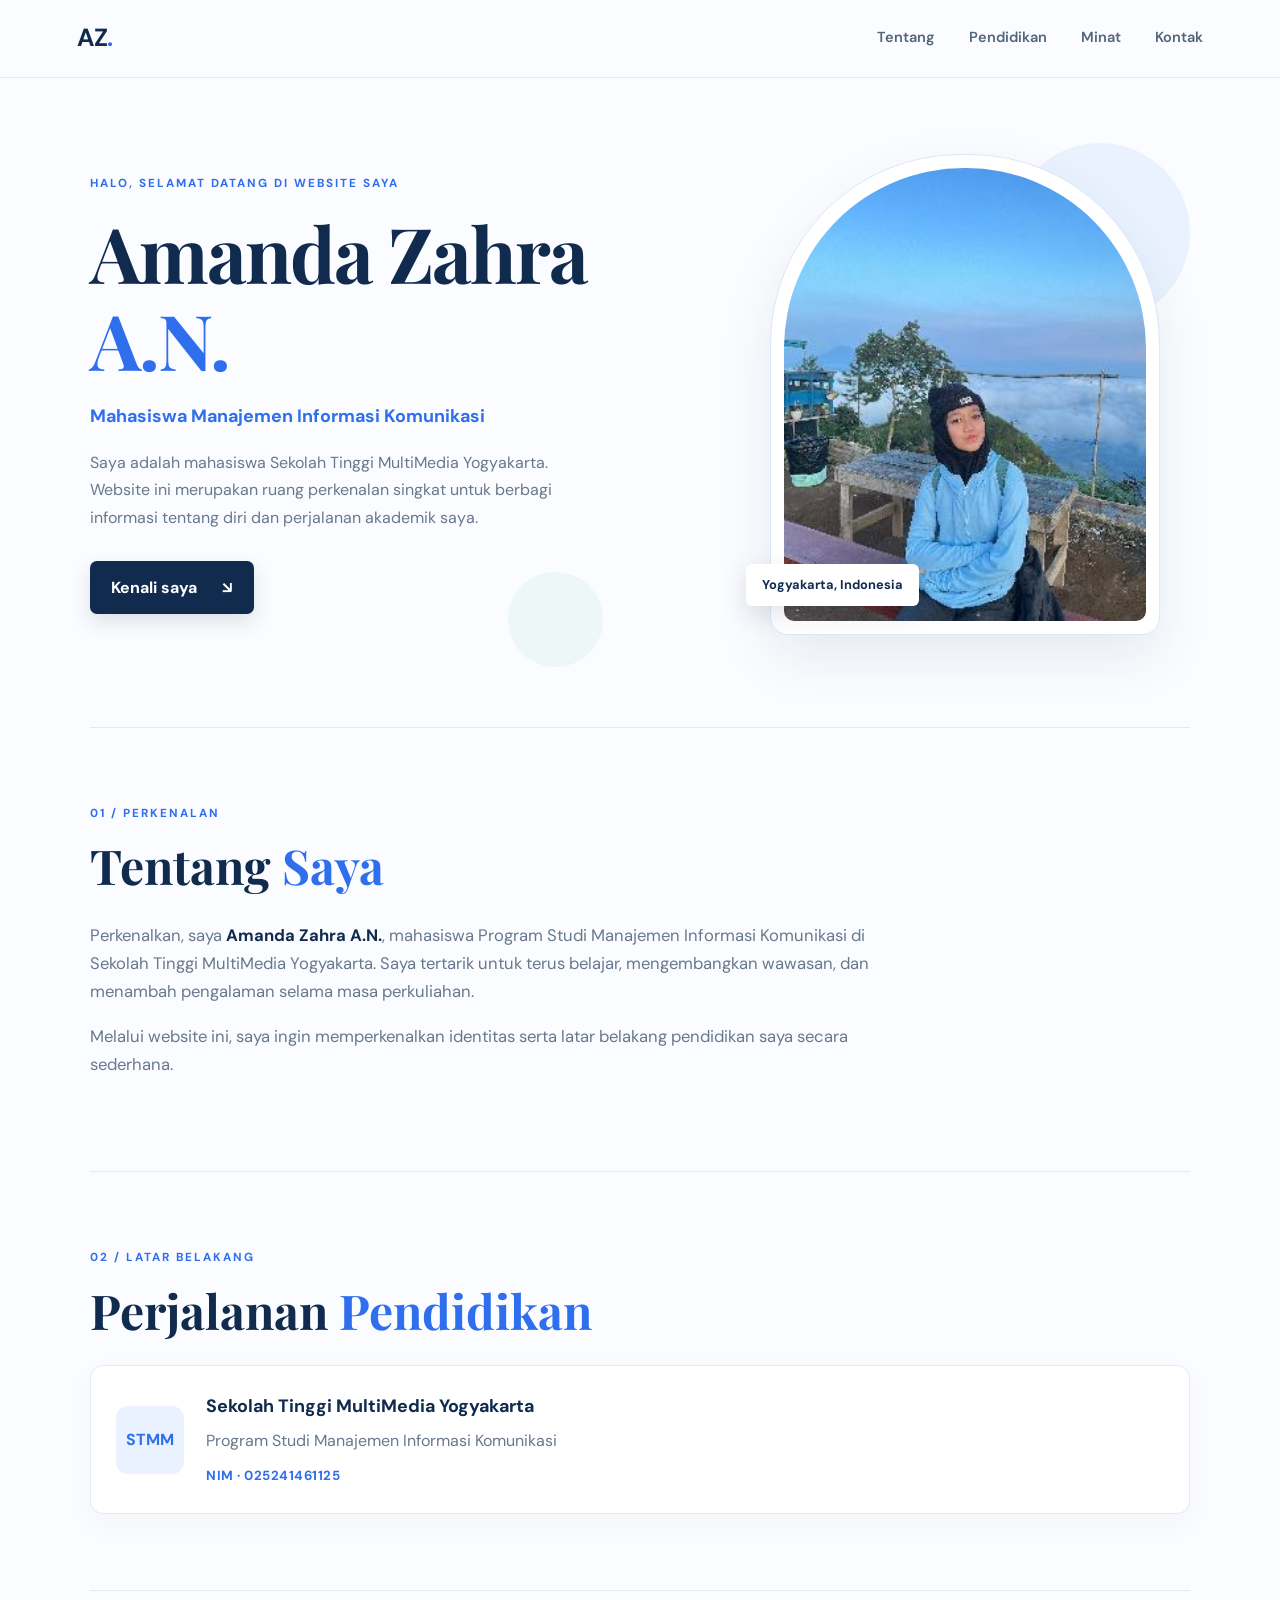
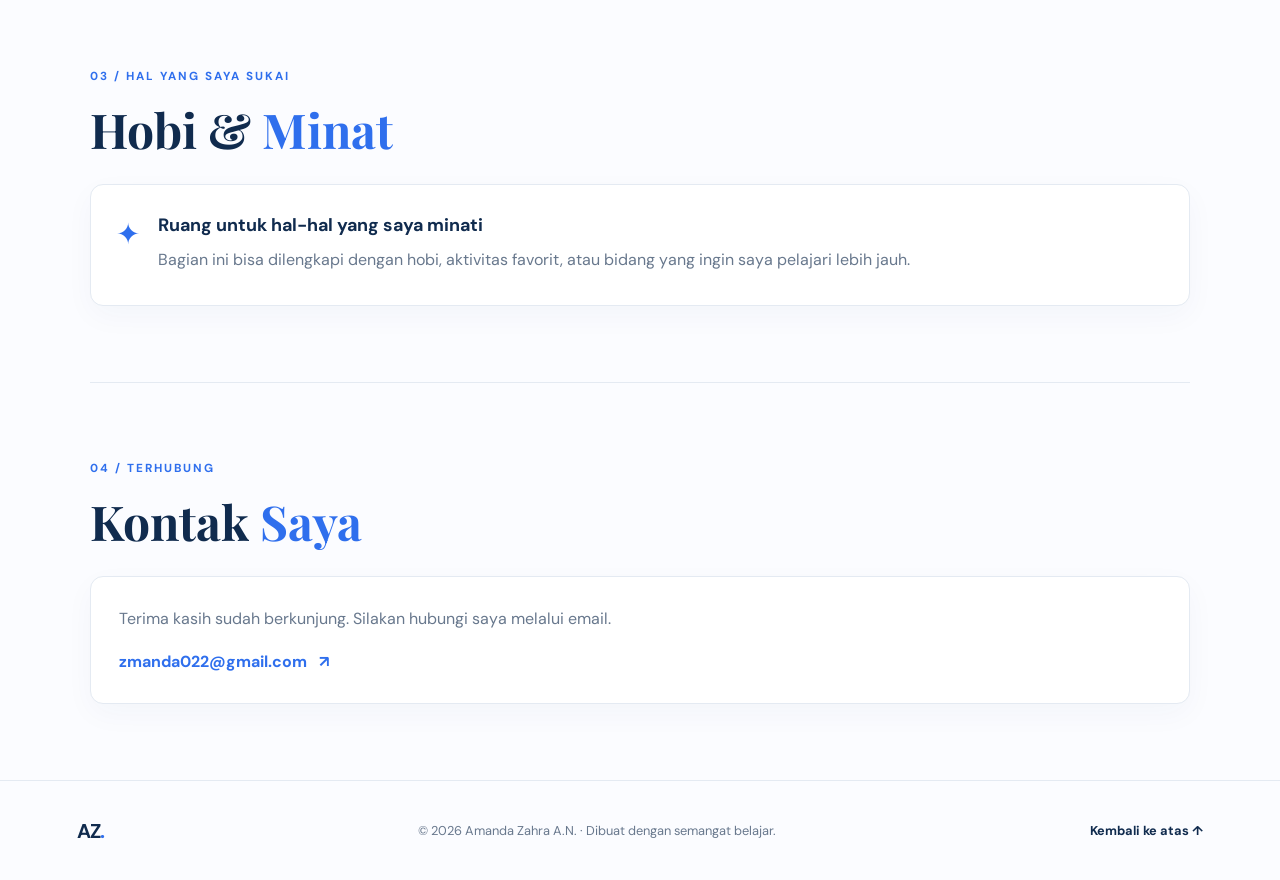
==== index.html @ b27e22cb "Add files via upload" ====
<!DOCTYPE html>
<html lang="id">
<head>
  <meta charset="UTF-8">
  <meta name="viewport" content="width=device-width, initial-scale=1.0">
  <meta name="description" content="Website profil pribadi Amanda Zahra A.N., mahasiswa Manajemen Informasi Komunikasi.">
  <meta name="theme-color" content="#102b4e">
  <title>Amanda Zahra A.N. | Profil Pribadi</title>
  <link rel="preconnect" href="https://fonts.googleapis.com">
  <link rel="preconnect" href="https://fonts.gstatic.com" crossorigin>
  <link href="https://fonts.googleapis.com/css2?family=DM+Sans:wght@400;500;600;700&family=Playfair+Display:wght@600;700&display=swap" rel="stylesheet">
  <link rel="stylesheet" href="style.css">
</head>
<body>
  <header class="site-header">
    <a class="brand" href="#beranda" aria-label="Amanda, kembali ke beranda">AZ<span>.</span></a>
    <nav aria-label="Navigasi utama">
      <a href="#tentang">Tentang</a>
      <a href="#pendidikan">Pendidikan</a>
      <a href="#minat">Minat</a>
      <a href="#kontak">Kontak</a>
    </nav>
  </header>

  <main>
    <section class="hero section-wrap" id="beranda">
      <div class="hero-copy">
        <p class="eyebrow">HALO, SELAMAT DATANG DI WEBSITE SAYA</p>
        <h1>Amanda Zahra <span>A.N.</span></h1>
        <p class="hero-role">Mahasiswa Manajemen Informasi Komunikasi</p>
        <p class="hero-intro">Saya adalah mahasiswa Sekolah Tinggi MultiMedia Yogyakarta. Website ini merupakan ruang perkenalan singkat untuk berbagi informasi tentang diri dan perjalanan akademik saya.</p>
        <a class="button" href="#tentang">Kenali saya <span aria-hidden="true">↘</span></a>
      </div>
      <div class="portrait-frame">
        <img src="assets/amanda.jpg" alt="Foto profil Amanda Zahra A.N.">
        <div class="portrait-caption">Yogyakarta, Indonesia</div>
      </div>
      <span class="decor decor-one" aria-hidden="true"></span>
      <span class="decor decor-two" aria-hidden="true"></span>
    </section>

    <section class="about section-wrap" id="tentang">
      <div class="section-heading">
        <p class="eyebrow">01 / PERKENALAN</p>
        <h2>Tentang <span>Saya</span></h2>
      </div>
      <div class="about-content">
        <p>Perkenalkan, saya <strong>Amanda Zahra A.N.</strong>, mahasiswa Program Studi Manajemen Informasi Komunikasi di Sekolah Tinggi MultiMedia Yogyakarta. Saya tertarik untuk terus belajar, mengembangkan wawasan, dan menambah pengalaman selama masa perkuliahan.</p>
        <p>Melalui website ini, saya ingin memperkenalkan identitas serta latar belakang pendidikan saya secara sederhana.</p>
      </div>
    </section>

    <section class="education section-wrap" id="pendidikan">
      <div class="section-heading">
        <p class="eyebrow">02 / LATAR BELAKANG</p>
        <h2>Perjalanan <span>Pendidikan</span></h2>
      </div>
      <article class="education-card">
        <div class="education-mark">STMM</div>
        <div>
          <h3>Sekolah Tinggi MultiMedia Yogyakarta</h3>
          <p>Program Studi Manajemen Informasi Komunikasi</p>
          <span class="student-id">NIM · 025241461125</span>
        </div>
      </article>
    </section>

    <section class="interests section-wrap" id="minat">
      <div class="section-heading">
        <p class="eyebrow">03 / HAL YANG SAYA SUKAI</p>
        <h2>Hobi &amp; <span>Minat</span></h2>
      </div>
      <div class="interest-note">
        <span class="interest-icon" aria-hidden="true">✦</span>
        <div>
          <h3>Ruang untuk hal-hal yang saya minati</h3>
          <p>Bagian ini bisa dilengkapi dengan hobi, aktivitas favorit, atau bidang yang ingin saya pelajari lebih jauh.</p>
        </div>
      </div>
    </section>

    <section class="contact section-wrap" id="kontak">
      <div class="section-heading">
        <p class="eyebrow">04 / TERHUBUNG</p>
        <h2>Kontak <span>Saya</span></h2>
      </div>
      <div class="contact-card">
        <p>Terima kasih sudah berkunjung. Silakan hubungi saya melalui email.</p>
        <a class="email-link" href="mailto:zmanda022@gmail.com">zmanda022@gmail.com <span aria-hidden="true">↗</span></a>
      </div>
    </section>
  </main>

  <footer>
    <a class="brand footer-brand" href="#beranda">AZ<span>.</span></a>
    <p>© <span id="year"></span> Amanda Zahra A.N. · Dibuat dengan semangat belajar.</p>
    <a href="#beranda" class="back-top">Kembali ke atas ↑</a>
  </footer>
  <script src="script.js"></script>
</body>
</html>
---- style.css ----
:root {
  --navy: #102b4e;
  --blue: #2f6fed;
  --sky: #eaf2ff;
  --ink: #24364b;
  --muted: #68788d;
  --paper: #fbfcff;
  --line: #e4eaf2;
}
* { box-sizing: border-box; }
html { scroll-behavior: smooth; }
body {
  margin: 0; background: var(--paper); color: var(--ink);
  font-family: "DM Sans", Arial, sans-serif; line-height: 1.7;
}
a { color: inherit; text-decoration: none; }
.site-header {
  height: 78px; padding: 0 max(6vw, calc((100vw - 1160px) / 2));
  display: flex; align-items: center; justify-content: space-between;
  background: rgba(251,252,255,.92); border-bottom: 1px solid var(--line);
  position: sticky; top: 0; z-index: 10; backdrop-filter: blur(12px);
}
.brand { font-weight: 700; font-size: 1.55rem; letter-spacing: -1px; color: var(--navy); }
.brand span, h1 span, h2 span { color: var(--blue); }
nav { display: flex; gap: clamp(14px, 3vw, 34px); }
nav a { font-size: .91rem; font-weight: 600; color: #53657a; }
nav a:hover, .back-top:hover { color: var(--blue); }
.section-wrap { width: min(1100px, 88%); margin-inline: auto; }
.hero {
  min-height: 630px; display: grid; grid-template-columns: 1.12fr .88fr;
  align-items: center; gap: 7%; padding-block: 76px 92px; position: relative;
}
.hero-copy { position: relative; z-index: 1; }
.eyebrow { color: var(--blue); font-size: .73rem; font-weight: 700; letter-spacing: 2px; margin: 0 0 15px; }
h1, h2 { font-family: "Playfair Display", Georgia, serif; color: var(--navy); line-height: 1.13; }
h1 { font-size: clamp(3rem, 6vw, 5.1rem); letter-spacing: -2px; margin: 0 0 18px; }
.hero-role { color: var(--blue); font-size: 1.12rem; font-weight: 700; margin: 0 0 18px; }
.hero-intro { max-width: 520px; color: var(--muted); margin-bottom: 30px; }
.button {
  display: inline-flex; align-items: center; gap: 25px; padding: 13px 21px;
  color: white; background: var(--navy); border-radius: 7px; font-weight: 700;
  box-shadow: 0 8px 20px #102b4e22; transition: transform .2s, background .2s;
}
.button:hover { background: var(--blue); transform: translateY(-2px); }
.portrait-frame {
  width: min(100%, 390px); justify-self: center; position: relative;
  padding: 13px; border: 1px solid #dce7f8; border-radius: 190px 190px 18px 18px;
  background: white; box-shadow: 0 22px 55px #183b6418;
}
.portrait-frame img {
  width: 100%; aspect-ratio: 4 / 5; object-fit: cover;
  border-radius: 180px 180px 10px 10px; display: block;
}
.portrait-caption {
  position: absolute; bottom: 28px; left: -25px; padding: 10px 16px;
  background: white; color: var(--navy); border-radius: 6px;
  font-size: .8rem; font-weight: 700; box-shadow: 0 8px 25px #102b4e20;
}
.decor { position: absolute; border-radius: 50%; background: var(--sky); z-index: -1; }
.decor-one { width: 180px; height: 180px; right: 0; top: 65px; }
.decor-two { width: 95px; height: 95px; left: 38%; bottom: 60px; background: #edf7f5; }
section:not(.hero) { padding-block: 76px; border-top: 1px solid var(--line); }
.section-heading { margin-bottom: 28px; }
h2 { font-size: clamp(2.1rem, 4vw, 3rem); margin: 0; }
.about-content { max-width: 780px; color: var(--muted); font-size: 1.04rem; }
.about-content strong { color: var(--navy); }
.education-card, .interest-note, .contact-card {
  border: 1px solid var(--line); border-radius: 13px; background: white;
  box-shadow: 0 10px 30px #183b6409;
}
.education-card { display: flex; align-items: center; gap: 22px; padding: 25px; }
.education-mark {
  width: 68px; height: 68px; flex: 0 0 68px; display: grid; place-items: center;
  background: var(--sky); color: var(--blue); border-radius: 12px; font-weight: 700;
}
h3 { color: var(--navy); margin: 0 0 5px; font-size: 1.12rem; }
.education-card p, .interest-note p { margin: 0 0 7px; color: var(--muted); }
.student-id { color: var(--blue); font-size: .83rem; font-weight: 700; letter-spacing: .5px; }
.interest-note { display: flex; gap: 18px; align-items: flex-start; padding: 25px; }
.interest-icon { color: var(--blue); font-size: 1.8rem; }
.contact-card { padding: 28px; }
.contact-card p { color: var(--muted); margin-top: 0; }
.email-link { display: inline-flex; gap: 12px; color: var(--blue); font-weight: 700; overflow-wrap: anywhere; }
footer {
  min-height: 100px; border-top: 1px solid var(--line); padding: 22px 6%;
  display: flex; align-items: center; justify-content: space-between; gap: 18px;
  color: var(--muted); font-size: .8rem;
}
footer p { text-align: center; }
.footer-brand { font-size: 1.25rem; }
.back-top { color: var(--navy); font-weight: 700; white-space: nowrap; }
@media (max-width: 720px) {
  .site-header { height: auto; min-height: 70px; padding: 14px 6%; align-items: flex-start; gap: 14px; }
  nav { justify-content: flex-end; flex-wrap: wrap; gap: 8px 15px; padding-top: 7px; }
  nav a { font-size: .78rem; }
  .hero { grid-template-columns: 1fr; padding-block: 65px 75px; gap: 42px; }
  .hero-copy { text-align: center; }
  .hero-intro { margin-inline: auto; }
  .portrait-frame { width: min(78%, 330px); }
  .decor-one { right: 4%; top: 46%; }
  .decor-two { left: 8%; bottom: 30px; }
  section:not(.hero) { padding-block: 55px; }
  footer { flex-wrap: wrap; justify-content: center; text-align: center; }
  footer p { order: 3; flex-basis: 100%; margin: 0; }
}
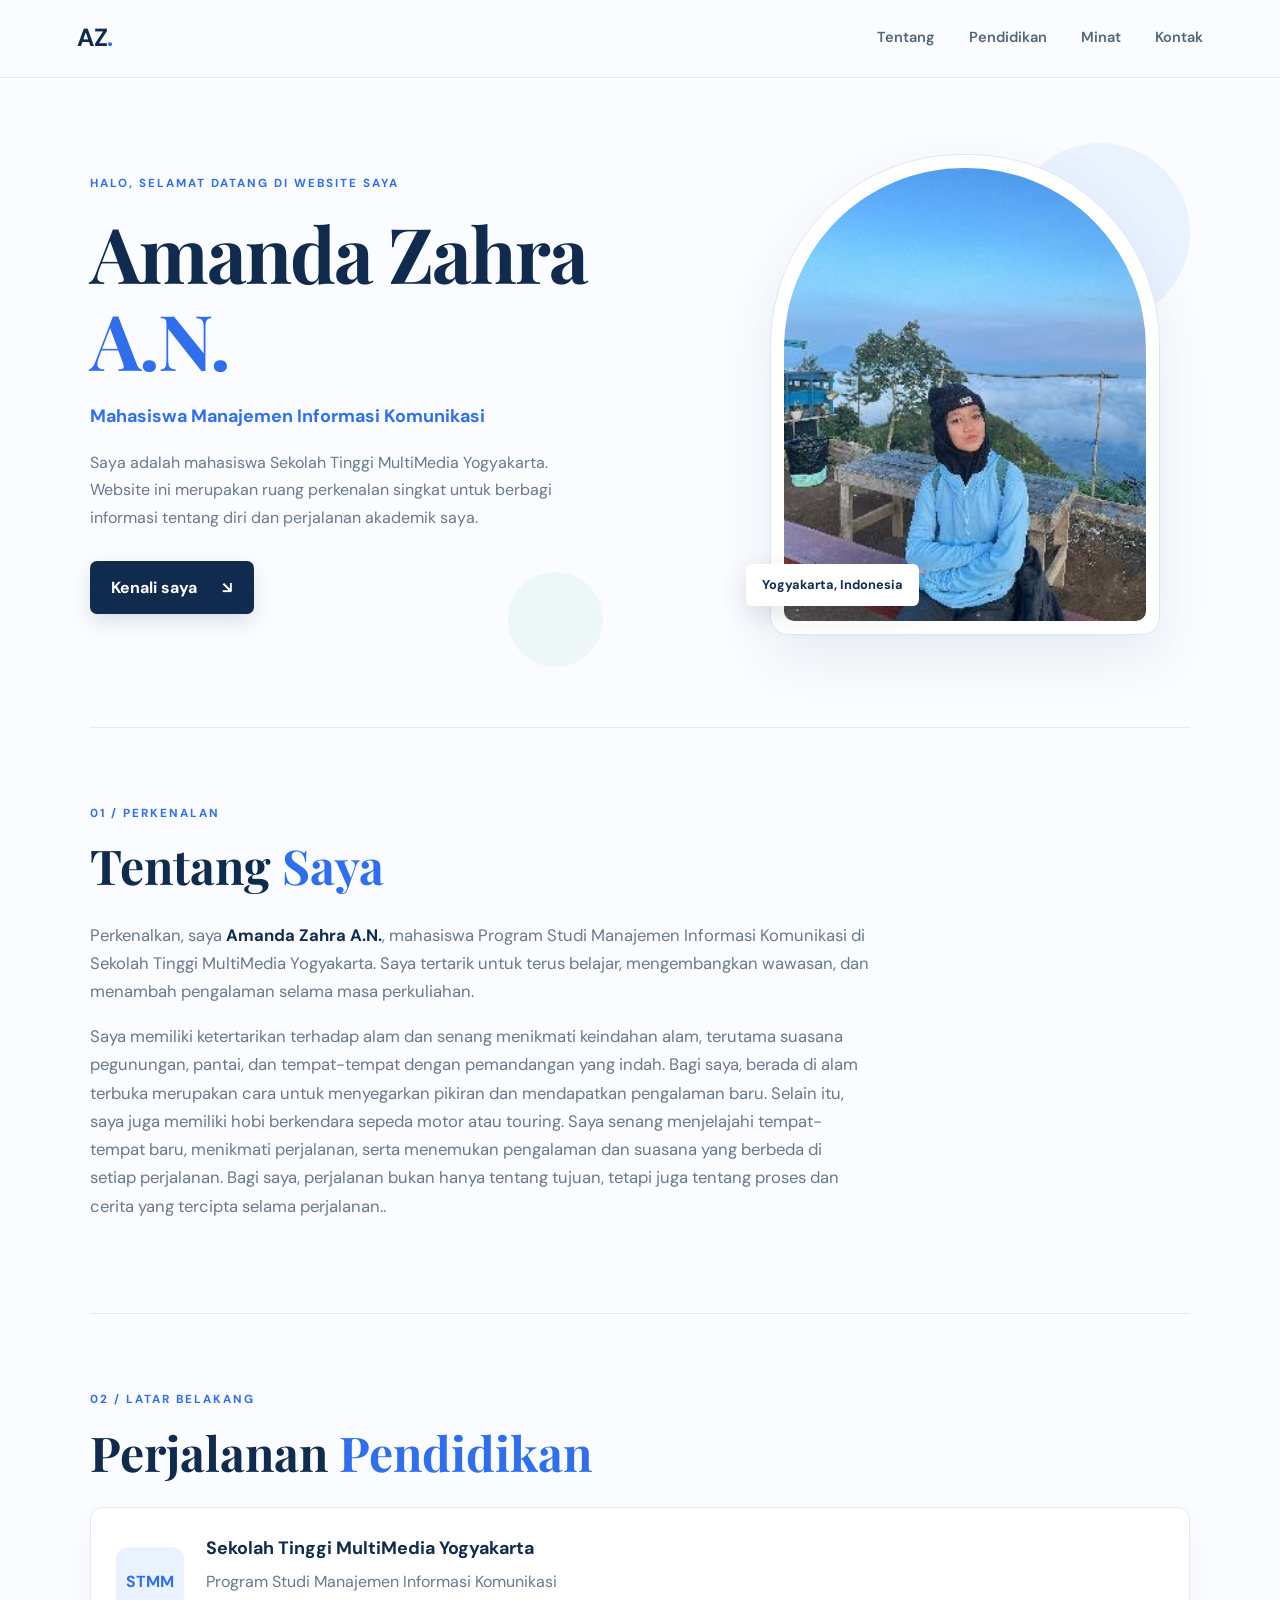
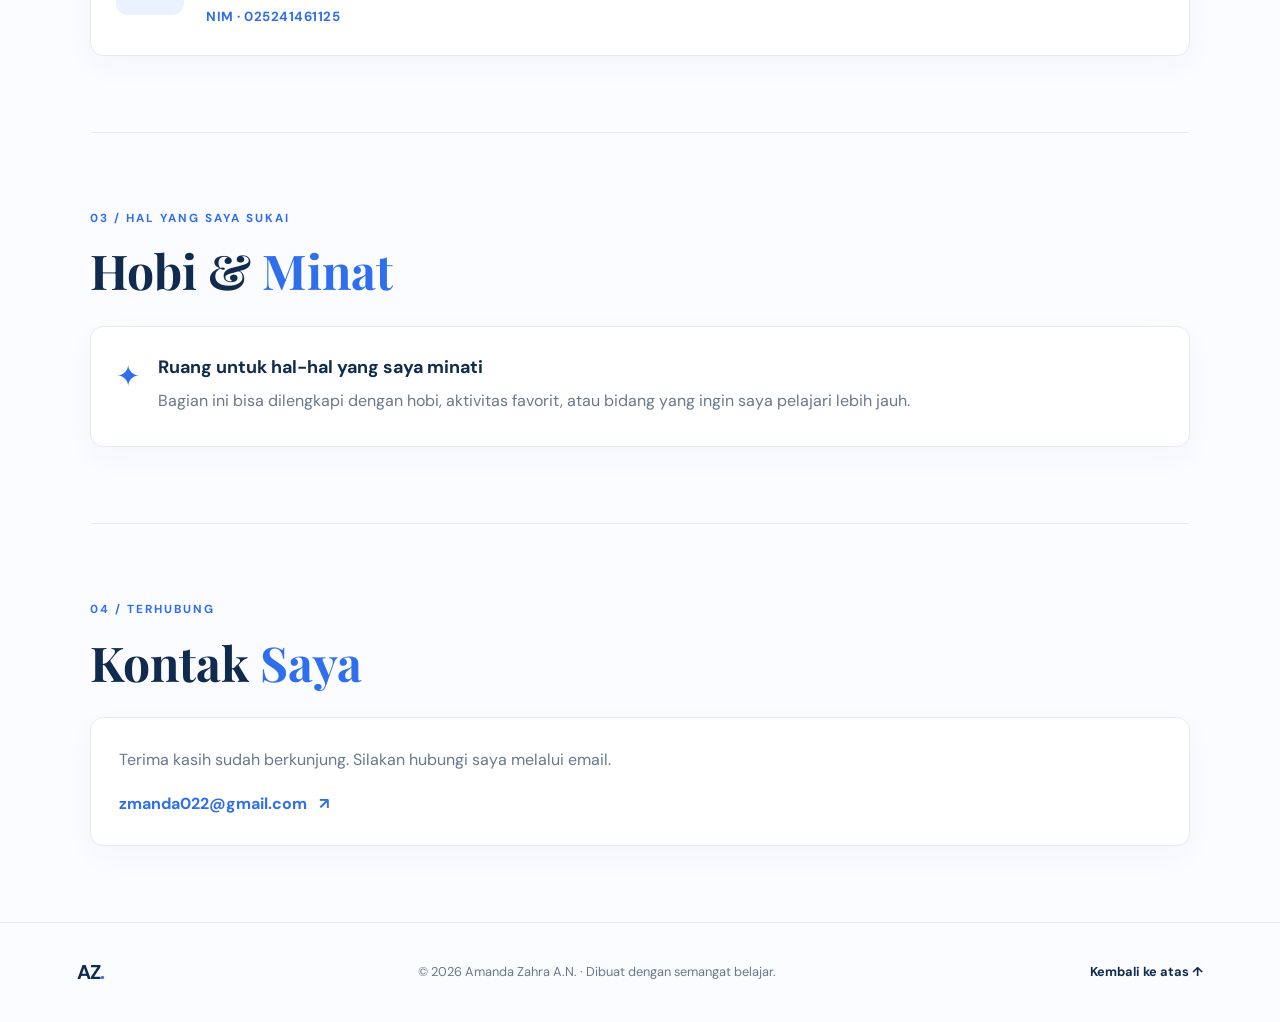
==== commit f7119a5f: "Create index.html" ====
--- a/index.html
+++ b/index.html
@@ -46,7 +46,7 @@
       </div>
       <div class="about-content">
         <p>Perkenalkan, saya <strong>Amanda Zahra A.N.</strong>, mahasiswa Program Studi Manajemen Informasi Komunikasi di Sekolah Tinggi MultiMedia Yogyakarta. Saya tertarik untuk terus belajar, mengembangkan wawasan, dan menambah pengalaman selama masa perkuliahan.</p>
-        <p>Melalui website ini, saya ingin memperkenalkan identitas serta latar belakang pendidikan saya secara sederhana.</p>
+        <p>Saya memiliki ketertarikan terhadap alam dan senang menikmati keindahan alam, terutama suasana pegunungan, pantai, dan tempat-tempat dengan pemandangan yang indah. Bagi saya, berada di alam terbuka merupakan cara untuk menyegarkan pikiran dan mendapatkan pengalaman baru. Selain itu, saya juga memiliki hobi berkendara sepeda motor atau touring. Saya senang menjelajahi tempat-tempat baru, menikmati perjalanan, serta menemukan pengalaman dan suasana yang berbeda di setiap perjalanan. Bagi saya, perjalanan bukan hanya tentang tujuan, tetapi juga tentang proses dan cerita yang tercipta selama perjalanan..</p>
       </div>
     </section>
 
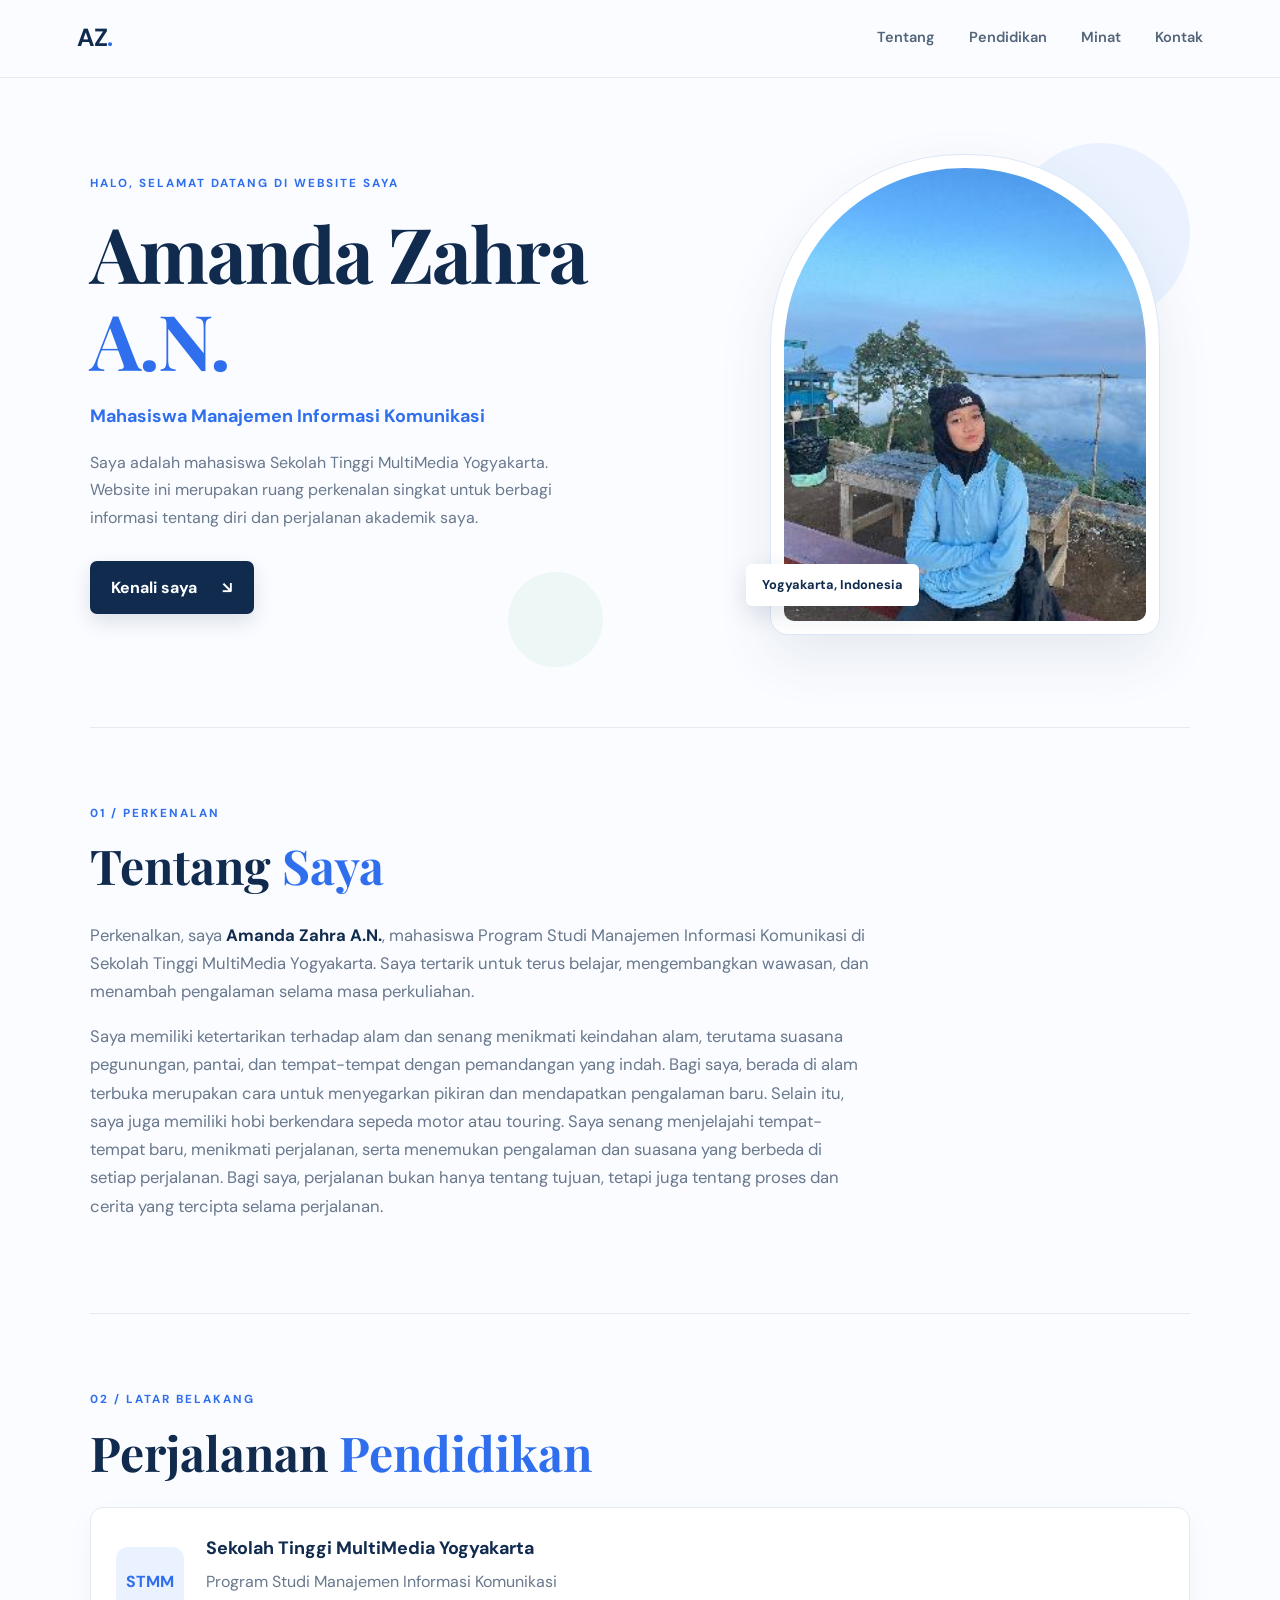
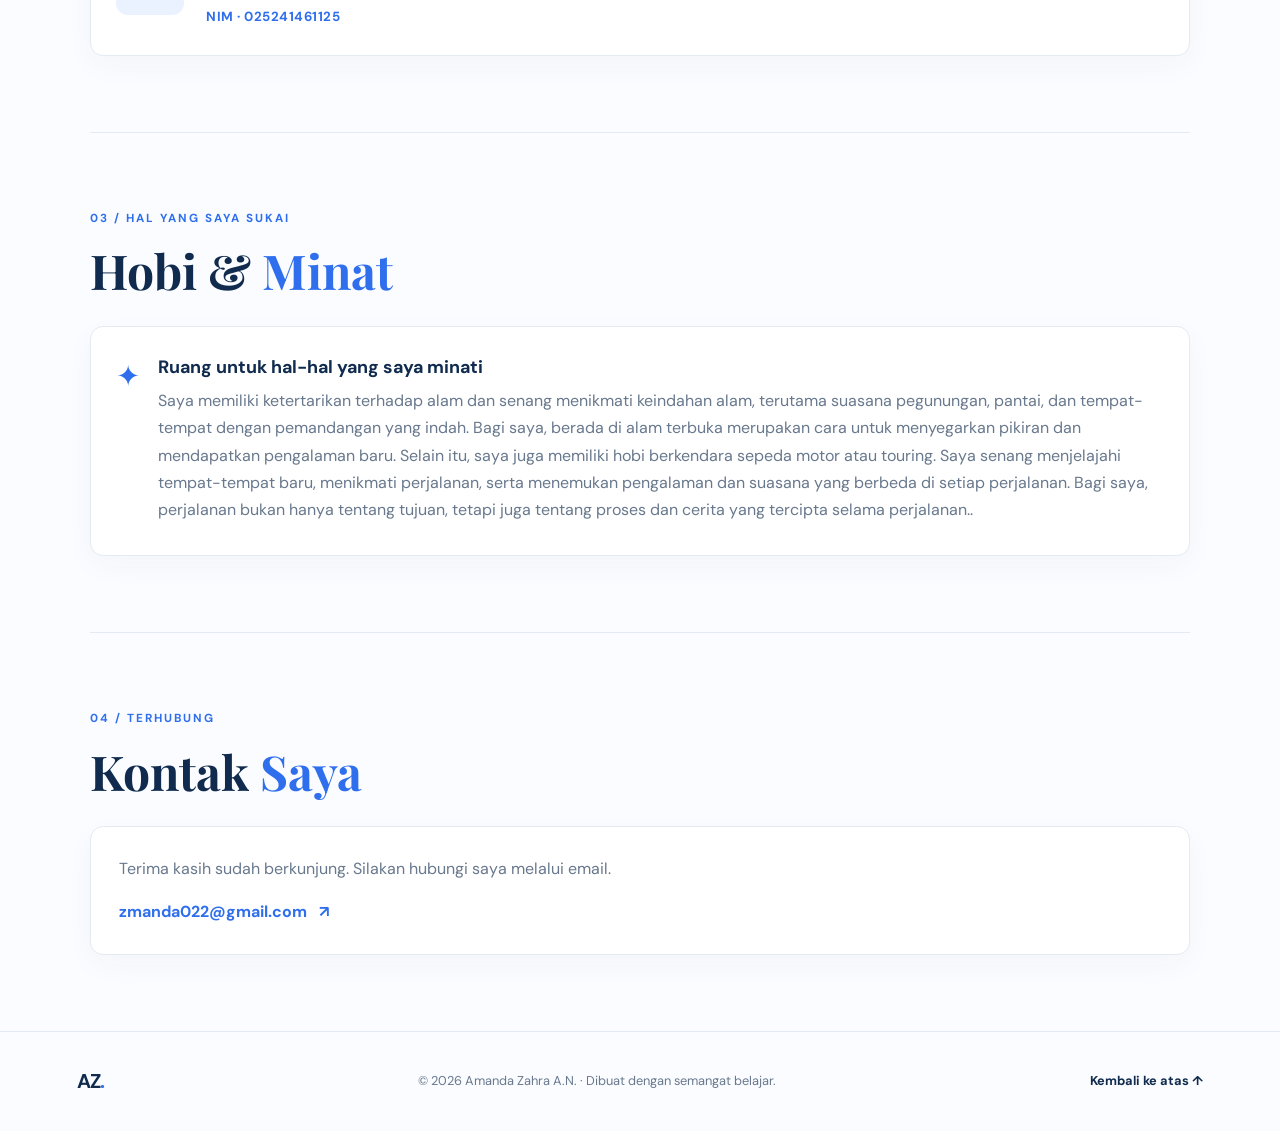
==== commit 916a379a: "Create index.html" ====
--- a/index.html
+++ b/index.html
@@ -46,7 +46,7 @@
       </div>
       <div class="about-content">
         <p>Perkenalkan, saya <strong>Amanda Zahra A.N.</strong>, mahasiswa Program Studi Manajemen Informasi Komunikasi di Sekolah Tinggi MultiMedia Yogyakarta. Saya tertarik untuk terus belajar, mengembangkan wawasan, dan menambah pengalaman selama masa perkuliahan.</p>
-        <p>Saya memiliki ketertarikan terhadap alam dan senang menikmati keindahan alam, terutama suasana pegunungan, pantai, dan tempat-tempat dengan pemandangan yang indah. Bagi saya, berada di alam terbuka merupakan cara untuk menyegarkan pikiran dan mendapatkan pengalaman baru. Selain itu, saya juga memiliki hobi berkendara sepeda motor atau touring. Saya senang menjelajahi tempat-tempat baru, menikmati perjalanan, serta menemukan pengalaman dan suasana yang berbeda di setiap perjalanan. Bagi saya, perjalanan bukan hanya tentang tujuan, tetapi juga tentang proses dan cerita yang tercipta selama perjalanan..</p>
+        <p>Saya memiliki ketertarikan terhadap alam dan senang menikmati keindahan alam, terutama suasana pegunungan, pantai, dan tempat-tempat dengan pemandangan yang indah. Bagi saya, berada di alam terbuka merupakan cara untuk menyegarkan pikiran dan mendapatkan pengalaman baru. Selain itu, saya juga memiliki hobi berkendara sepeda motor atau touring. Saya senang menjelajahi tempat-tempat baru, menikmati perjalanan, serta menemukan pengalaman dan suasana yang berbeda di setiap perjalanan. Bagi saya, perjalanan bukan hanya tentang tujuan, tetapi juga tentang proses dan cerita yang tercipta selama perjalanan.</p>
       </div>
     </section>
 
@@ -74,7 +74,9 @@
         <span class="interest-icon" aria-hidden="true">✦</span>
         <div>
           <h3>Ruang untuk hal-hal yang saya minati</h3>
-          <p>Bagian ini bisa dilengkapi dengan hobi, aktivitas favorit, atau bidang yang ingin saya pelajari lebih jauh.</p>
+          <p>Saya memiliki ketertarikan terhadap alam dan senang menikmati keindahan alam, terutama suasana pegunungan, pantai, dan tempat-tempat dengan pemandangan yang indah. Bagi saya, berada di alam terbuka merupakan cara untuk menyegarkan pikiran dan mendapatkan pengalaman baru.
+
+Selain itu, saya juga memiliki hobi berkendara sepeda motor atau touring. Saya senang menjelajahi tempat-tempat baru, menikmati perjalanan, serta menemukan pengalaman dan suasana yang berbeda di setiap perjalanan. Bagi saya, perjalanan bukan hanya tentang tujuan, tetapi juga tentang proses dan cerita yang tercipta selama perjalanan..</p>
         </div>
       </div>
     </section>
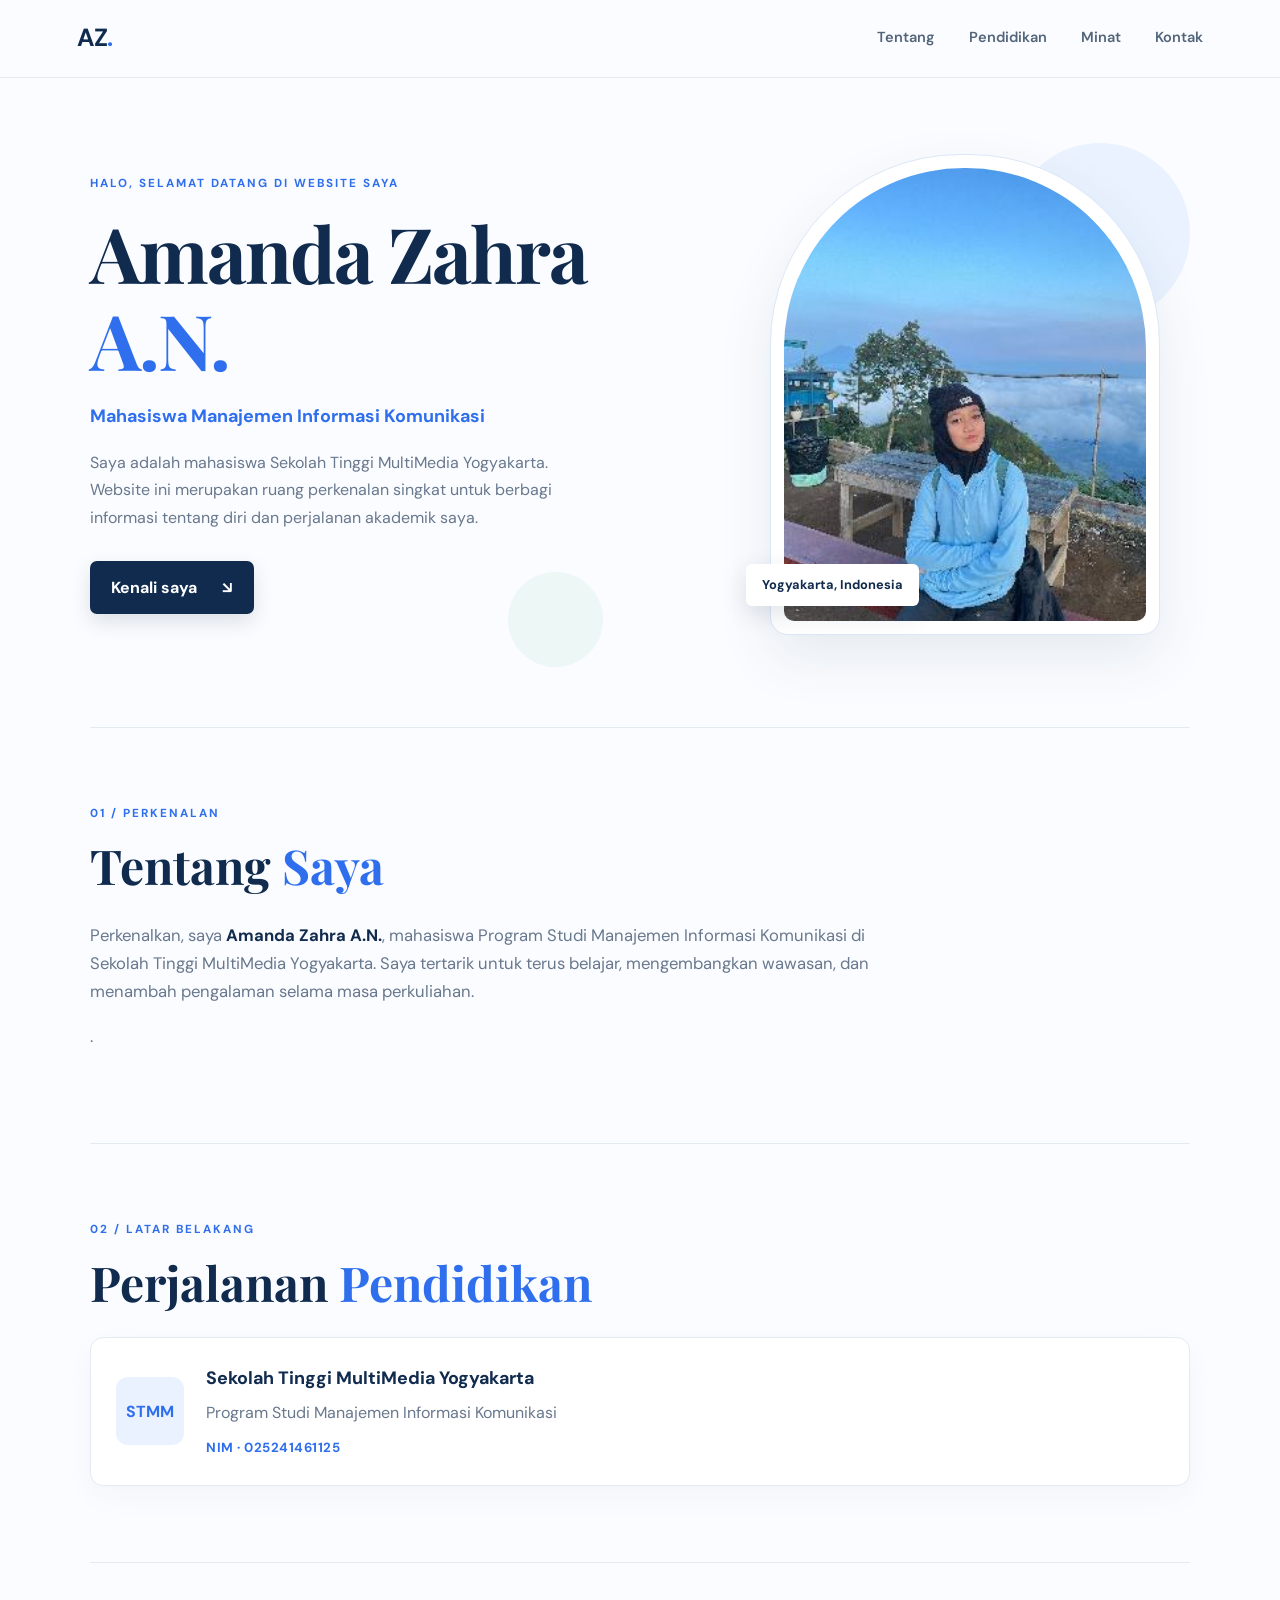
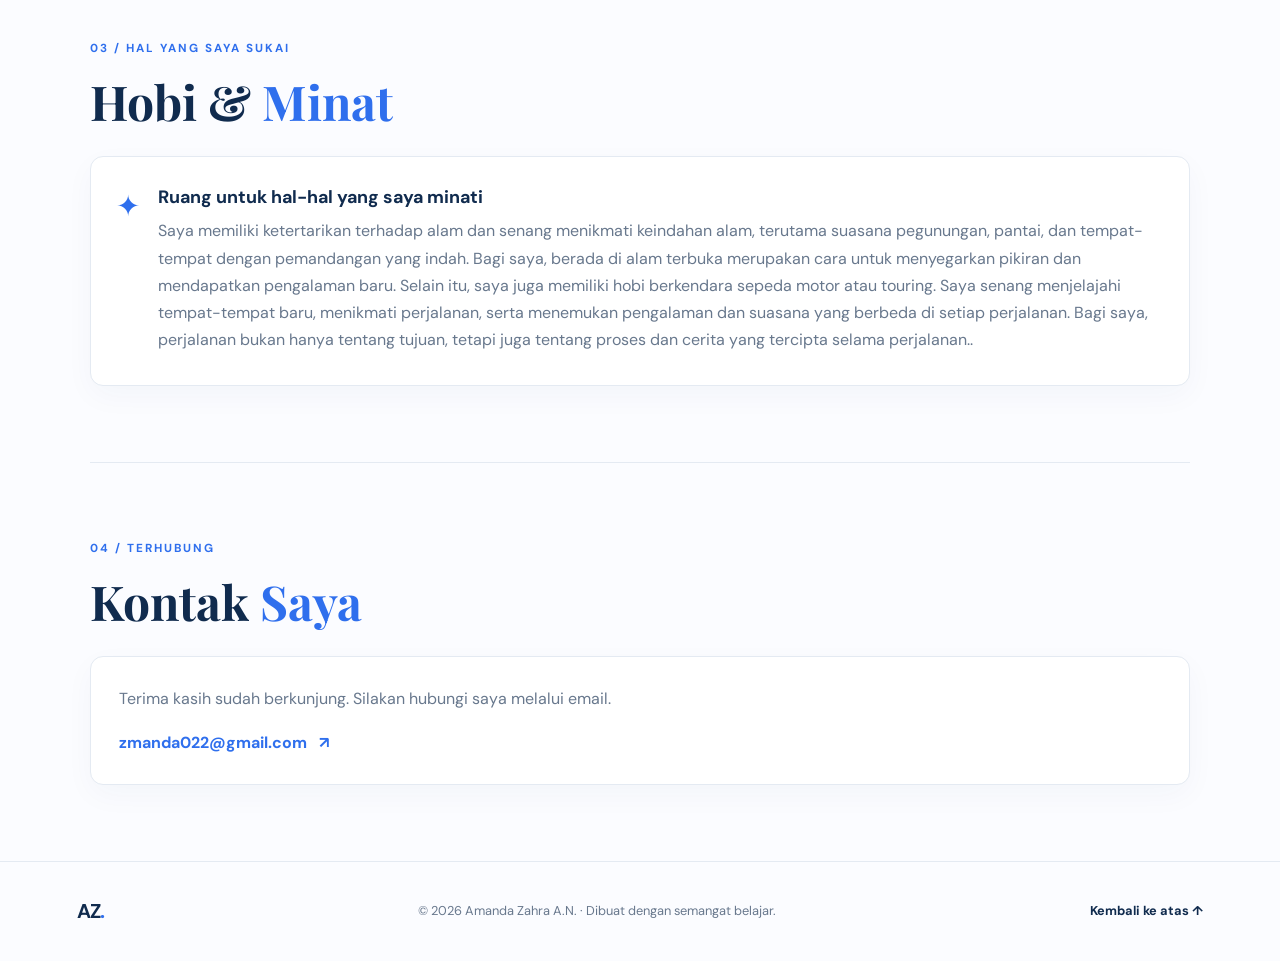
==== commit 7ef35348: "Create index.html Removed detailed personal interests and replaced with a placeholder." ====
--- a/index.html
+++ b/index.html
@@ -46,7 +46,7 @@
       </div>
       <div class="about-content">
         <p>Perkenalkan, saya <strong>Amanda Zahra A.N.</strong>, mahasiswa Program Studi Manajemen Informasi Komunikasi di Sekolah Tinggi MultiMedia Yogyakarta. Saya tertarik untuk terus belajar, mengembangkan wawasan, dan menambah pengalaman selama masa perkuliahan.</p>
-        <p>Saya memiliki ketertarikan terhadap alam dan senang menikmati keindahan alam, terutama suasana pegunungan, pantai, dan tempat-tempat dengan pemandangan yang indah. Bagi saya, berada di alam terbuka merupakan cara untuk menyegarkan pikiran dan mendapatkan pengalaman baru. Selain itu, saya juga memiliki hobi berkendara sepeda motor atau touring. Saya senang menjelajahi tempat-tempat baru, menikmati perjalanan, serta menemukan pengalaman dan suasana yang berbeda di setiap perjalanan. Bagi saya, perjalanan bukan hanya tentang tujuan, tetapi juga tentang proses dan cerita yang tercipta selama perjalanan.</p>
+        <p>.</p>
       </div>
     </section>
 
